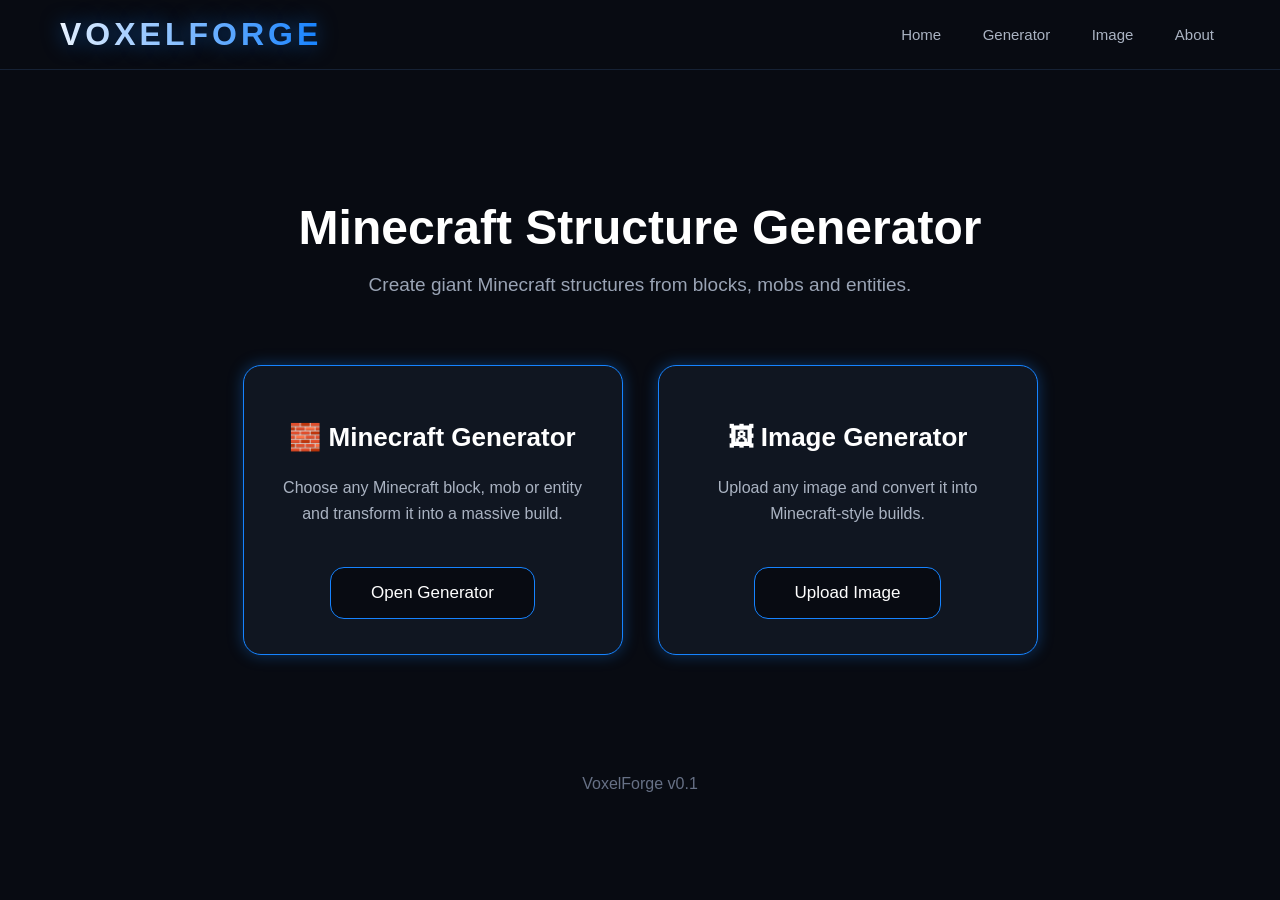
==== index.html @ 4030f794 "Update index.html" ====
<!DOCTYPE html>
<html>

<head>

<title>VoxelForge</title>

<style>

* {
    box-sizing: border-box;
}


body {

    margin:0;

    background:#080b12;

    color:white;

    font-family:Arial, Helvetica, sans-serif;

}


/* Navigation */

nav {

    height:70px;

    display:flex;

    justify-content:space-between;

    align-items:center;

    padding:0 60px;

    border-bottom:1px solid #162235;

}


.logo {

    font-size:32px;

    font-weight:900;

    letter-spacing:4px;

    background:linear-gradient(
        90deg,
        #ffffff,
        #1683ff
    );

    -webkit-background-clip:text;

    color:transparent;

    text-shadow:
    0 0 20px rgba(22,131,255,.5);

}



.nav-buttons button {

    background:none;

    border:none;

    color:#aab3c2;

    margin-left:25px;

    font-size:15px;

    cursor:pointer;

}


.nav-buttons button:hover {

    color:white;

}


/* Hero */


.hero {

    text-align:center;

    padding:90px 20px 50px;

}


.hero h1 {

    font-size:48px;

    margin-bottom:15px;

}


.hero p {

    color:#9aa4b5;

    font-size:19px;

}


/* Cards */


.container {

    display:flex;

    justify-content:center;

    gap:35px;

    flex-wrap:wrap;

}



.card {

    width:380px;

    padding:35px;

    background:#101621;

    border-radius:18px;

    border:1px solid #1683ff;

    box-shadow:
    0 0 15px rgba(22,131,255,.35);

    text-align:center;

}



.card h2 {

    font-size:26px;

}



.card p {

    color:#aab3c2;

    line-height:1.6;

}



/* Main Buttons */


.main-button {

    margin-top:25px;

    padding:15px 40px;

    border-radius:14px;

    border:1px solid #1683ff;

    background:#080b12;

    color:white;

    font-size:17px;

    cursor:pointer;

    transition:.25s;

}



.main-button:hover {

    background:#1683ff;

    box-shadow:
    0 0 25px #1683ff;

    transform:translateY(-3px);

}



/* Footer */


footer {

    margin-top:90px;

    padding:30px;

    text-align:center;

    color:#667085;

}


</style>

</head>


<body>


<nav>


<div class="logo">
VOXELFORGE
</div>


<div class="nav-buttons">

<button>
Home
</button>

<button>
Generator
</button>

<button>
Image
</button>

<button>
About
</button>


</div>


</nav>



<section class="hero">


<h1>
Minecraft Structure Generator
</h1>


<p>
Create giant Minecraft structures from blocks, mobs and entities.
</p>


</section>




<div class="container">


<div class="card">


<h2>
🧱 Minecraft Generator
</h2>


<p>
Choose any Minecraft block, mob or entity and transform it into a massive build.
</p>


<button class="main-button">

Open Generator

</button>


</div>





<div class="card">


<h2>
🖼 Image Generator
</h2>


<p>
Upload any image and convert it into Minecraft-style builds.
</p>


<button class="main-button">

Upload Image

</button>


</div>



</div>



<footer>

VoxelForge v0.1

</footer>



</body>

</html>
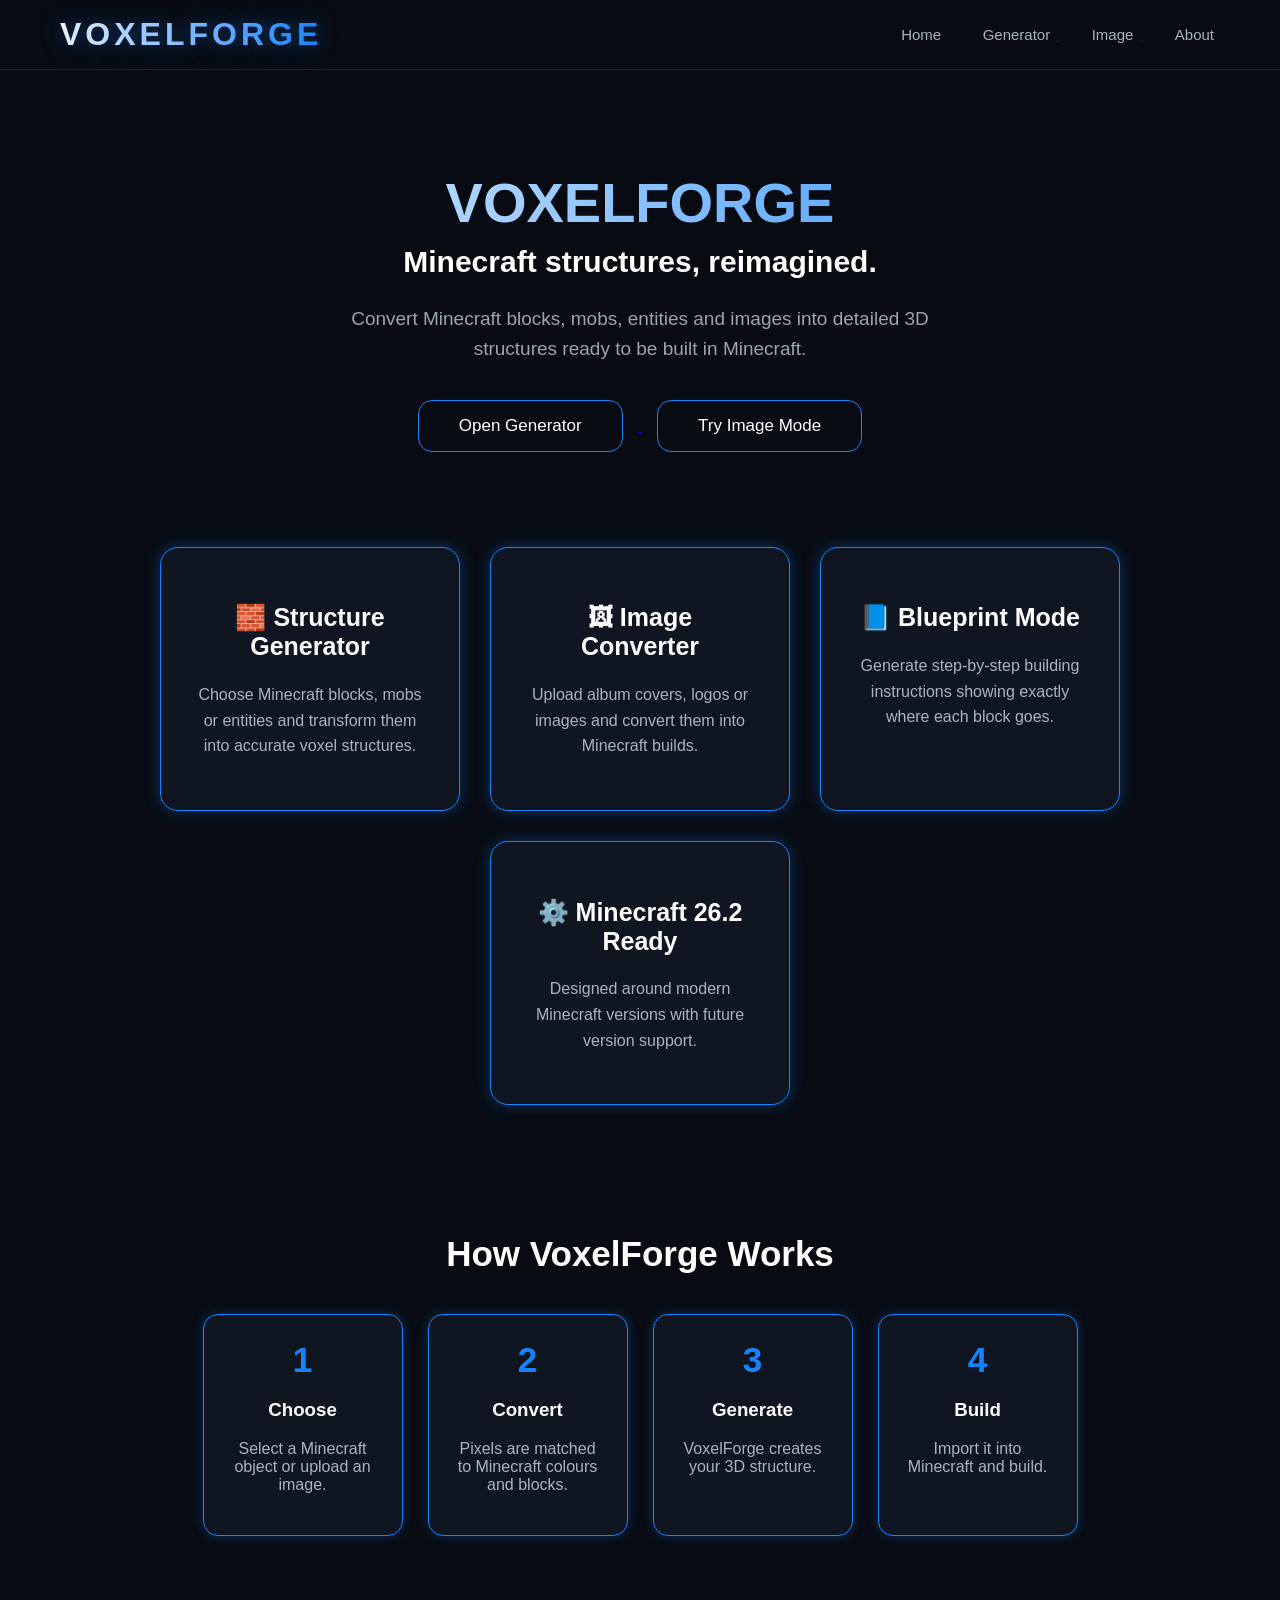
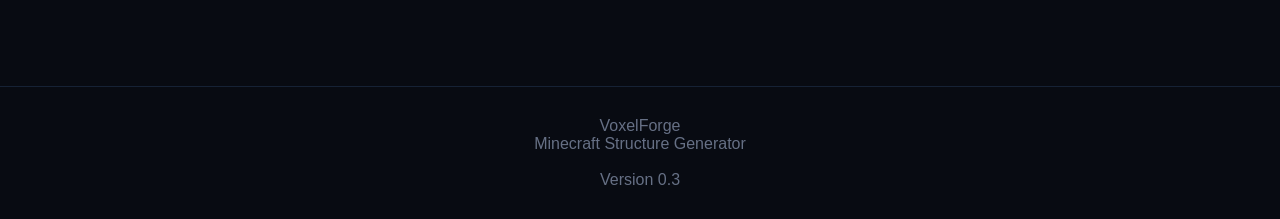
==== commit 2444f8a1: "Update index.html" ====
--- a/index.html
+++ b/index.html
@@ -8,19 +8,19 @@
 <style>
 
 * {
-    box-sizing: border-box;
+box-sizing:border-box;
 }
 
 
 body {
 
-    margin:0;
-
-    background:#080b12;
-
-    color:white;
-
-    font-family:Arial, Helvetica, sans-serif;
+margin:0;
+
+background:#080b12;
+
+color:white;
+
+font-family:Arial, Helvetica, sans-serif;
 
 }
 
@@ -29,41 +29,41 @@
 
 nav {
 
-    height:70px;
-
-    display:flex;
-
-    justify-content:space-between;
-
-    align-items:center;
-
-    padding:0 60px;
-
-    border-bottom:1px solid #162235;
+height:70px;
+
+display:flex;
+
+justify-content:space-between;
+
+align-items:center;
+
+padding:0 60px;
+
+border-bottom:1px solid #162235;
 
 }
 
 
 .logo {
 
-    font-size:32px;
-
-    font-weight:900;
-
-    letter-spacing:4px;
-
-    background:linear-gradient(
-        90deg,
-        #ffffff,
-        #1683ff
-    );
-
-    -webkit-background-clip:text;
-
-    color:transparent;
-
-    text-shadow:
-    0 0 20px rgba(22,131,255,.5);
+font-size:32px;
+
+font-weight:900;
+
+letter-spacing:4px;
+
+background:linear-gradient(
+90deg,
+white,
+#1683ff
+);
+
+-webkit-background-clip:text;
+
+color:transparent;
+
+text-shadow:
+0 0 20px rgba(22,131,255,.5);
 
 }
 
@@ -71,26 +71,28 @@
 
 .nav-buttons button {
 
-    background:none;
-
-    border:none;
-
-    color:#aab3c2;
-
-    margin-left:25px;
-
-    font-size:15px;
-
-    cursor:pointer;
-
-}
+background:none;
+
+border:none;
+
+color:#aab3c2;
+
+margin-left:25px;
+
+font-size:15px;
+
+cursor:pointer;
+
+}
+
 
 
 .nav-buttons button:hover {
 
-    color:white;
-
-}
+color:white;
+
+}
+
 
 
 /* Hero */
@@ -98,29 +100,97 @@
 
 .hero {
 
-    text-align:center;
-
-    padding:90px 20px 50px;
+text-align:center;
+
+padding:100px 20px 60px;
 
 }
 
 
 .hero h1 {
 
-    font-size:48px;
-
-    margin-bottom:15px;
-
-}
+font-size:56px;
+
+margin:0;
+
+background:linear-gradient(
+90deg,
+white,
+#1683ff
+);
+
+-webkit-background-clip:text;
+
+color:transparent;
+
+}
+
+
+
+.hero h2 {
+
+font-size:30px;
+
+margin-top:10px;
+
+}
+
 
 
 .hero p {
 
-    color:#9aa4b5;
-
-    font-size:19px;
-
-}
+color:#9aa4b5;
+
+font-size:19px;
+
+max-width:650px;
+
+margin:20px auto;
+
+line-height:1.6;
+
+}
+
+
+
+/* Buttons */
+
+
+.main-button {
+
+margin:15px;
+
+padding:15px 40px;
+
+border-radius:14px;
+
+border:1px solid #1683ff;
+
+background:#080b12;
+
+color:white;
+
+font-size:17px;
+
+cursor:pointer;
+
+transition:.25s;
+
+}
+
+
+
+.main-button:hover {
+
+background:#1683ff;
+
+box-shadow:
+0 0 25px #1683ff;
+
+transform:translateY(-3px);
+
+}
+
 
 
 /* Cards */
@@ -128,13 +198,15 @@
 
 .container {
 
-    display:flex;
-
-    justify-content:center;
-
-    gap:35px;
-
-    flex-wrap:wrap;
+display:flex;
+
+justify-content:center;
+
+gap:30px;
+
+flex-wrap:wrap;
+
+padding:20px;
 
 }
 
@@ -142,20 +214,33 @@
 
 .card {
 
-    width:380px;
-
-    padding:35px;
-
-    background:#101621;
-
-    border-radius:18px;
-
-    border:1px solid #1683ff;
-
-    box-shadow:
-    0 0 15px rgba(22,131,255,.35);
-
-    text-align:center;
+width:300px;
+
+padding:35px;
+
+background:#101621;
+
+border-radius:18px;
+
+border:1px solid #1683ff;
+
+box-shadow:
+0 0 15px rgba(22,131,255,.35);
+
+text-align:center;
+
+transition:.25s;
+
+}
+
+
+
+.card:hover {
+
+transform:translateY(-5px);
+
+box-shadow:
+0 0 30px rgba(22,131,255,.7);
 
 }
 
@@ -163,7 +248,7 @@
 
 .card h2 {
 
-    font-size:26px;
+font-size:25px;
 
 }
 
@@ -171,49 +256,85 @@
 
 .card p {
 
-    color:#aab3c2;
-
-    line-height:1.6;
-
-}
-
-
-
-/* Main Buttons */
-
-
-.main-button {
-
-    margin-top:25px;
-
-    padding:15px 40px;
-
-    border-radius:14px;
-
-    border:1px solid #1683ff;
-
-    background:#080b12;
-
-    color:white;
-
-    font-size:17px;
-
-    cursor:pointer;
-
-    transition:.25s;
-
-}
-
-
-
-.main-button:hover {
-
-    background:#1683ff;
-
-    box-shadow:
-    0 0 25px #1683ff;
-
-    transform:translateY(-3px);
+color:#aab3c2;
+
+line-height:1.6;
+
+}
+
+
+
+/* Workflow */
+
+
+.workflow {
+
+text-align:center;
+
+padding:80px 20px;
+
+}
+
+
+
+.workflow h2 {
+
+font-size:35px;
+
+}
+
+
+
+.steps {
+
+display:flex;
+
+justify-content:center;
+
+gap:25px;
+
+flex-wrap:wrap;
+
+margin-top:40px;
+
+}
+
+
+
+.step {
+
+width:200px;
+
+background:#101621;
+
+border:1px solid #1683ff;
+
+border-radius:15px;
+
+padding:25px;
+
+box-shadow:
+0 0 12px rgba(22,131,255,.3);
+
+}
+
+
+
+.number {
+
+font-size:35px;
+
+font-weight:bold;
+
+color:#1683ff;
+
+}
+
+
+
+.step p {
+
+color:#aab3c2;
 
 }
 
@@ -224,15 +345,18 @@
 
 footer {
 
-    margin-top:90px;
-
-    padding:30px;
-
-    text-align:center;
-
-    color:#667085;
-
-}
+margin-top:70px;
+
+padding:30px;
+
+text-align:center;
+
+color:#667085;
+
+border-top:1px solid #162235;
+
+}
+
 
 
 </style>
@@ -257,14 +381,25 @@
 Home
 </button>
 
+
+<a href="generator.html">
+
 <button>
 Generator
 </button>
 
+</a>
+
+
+<a href="image.html">
+
 <button>
 Image
 </button>
 
+</a>
+
+
 <button>
 About
 </button>
@@ -277,17 +412,49 @@
 
 
 
+
+
 <section class="hero">
 
 
 <h1>
-Minecraft Structure Generator
+VOXELFORGE
 </h1>
 
 
-<p>
-Create giant Minecraft structures from blocks, mobs and entities.
-</p>
+<h2>
+Minecraft structures, reimagined.
+</h2>
+
+
+<p>
+Convert Minecraft blocks, mobs, entities and images into detailed 3D structures ready to be built in Minecraft.
+</p>
+
+
+
+<a href="generator.html">
+
+<button class="main-button">
+
+Open Generator
+
+</button>
+
+</a>
+
+
+
+<a href="image.html">
+
+<button class="main-button">
+
+Try Image Mode
+
+</button>
+
+</a>
+
 
 
 </section>
@@ -295,66 +462,179 @@
 
 
 
+
 <div class="container">
 
 
+
 <div class="card">
 
-
 <h2>
-🧱 Minecraft Generator
+🧱 Structure Generator
 </h2>
 
-
-<p>
-Choose any Minecraft block, mob or entity and transform it into a massive build.
-</p>
-
-
-<button class="main-button">
-
-Open Generator
-
-</button>
-
-
-</div>
-
-
+<p>
+Choose Minecraft blocks, mobs or entities and transform them into accurate voxel structures.
+</p>
+
+</div>
 
 
 
 <div class="card">
 
-
 <h2>
-🖼 Image Generator
+🖼 Image Converter
 </h2>
 
-
-<p>
-Upload any image and convert it into Minecraft-style builds.
-</p>
-
-
-<button class="main-button">
-
-Upload Image
-
-</button>
-
-
-</div>
-
-
-
-</div>
+<p>
+Upload album covers, logos or images and convert them into Minecraft builds.
+</p>
+
+</div>
+
+
+
+<div class="card">
+
+<h2>
+📘 Blueprint Mode
+</h2>
+
+<p>
+Generate step-by-step building instructions showing exactly where each block goes.
+</p>
+
+</div>
+
+
+
+<div class="card">
+
+<h2>
+⚙️ Minecraft 26.2 Ready
+</h2>
+
+<p>
+Designed around modern Minecraft versions with future version support.
+</p>
+
+</div>
+
+
+
+</div>
+
+
+
+
+
+
+<section class="workflow">
+
+
+<h2>
+How VoxelForge Works
+</h2>
+
+
+
+<div class="steps">
+
+
+<div class="step">
+
+<div class="number">
+1
+</div>
+
+<h3>
+Choose
+</h3>
+
+<p>
+Select a Minecraft object or upload an image.
+</p>
+
+</div>
+
+
+
+
+<div class="step">
+
+<div class="number">
+2
+</div>
+
+<h3>
+Convert
+</h3>
+
+<p>
+Pixels are matched to Minecraft colours and blocks.
+</p>
+
+</div>
+
+
+
+
+
+<div class="step">
+
+<div class="number">
+3
+</div>
+
+<h3>
+Generate
+</h3>
+
+<p>
+VoxelForge creates your 3D structure.
+</p>
+
+</div>
+
+
+
+
+
+<div class="step">
+
+<div class="number">
+4
+</div>
+
+<h3>
+Build
+</h3>
+
+<p>
+Import it into Minecraft and build.
+</p>
+
+</div>
+
+
+
+</div>
+
+
+</section>
+
+
 
 
 
 <footer>
 
-VoxelForge v0.1
+VoxelForge<br>
+
+Minecraft Structure Generator<br><br>
+
+Version 0.3
 
 </footer>
 
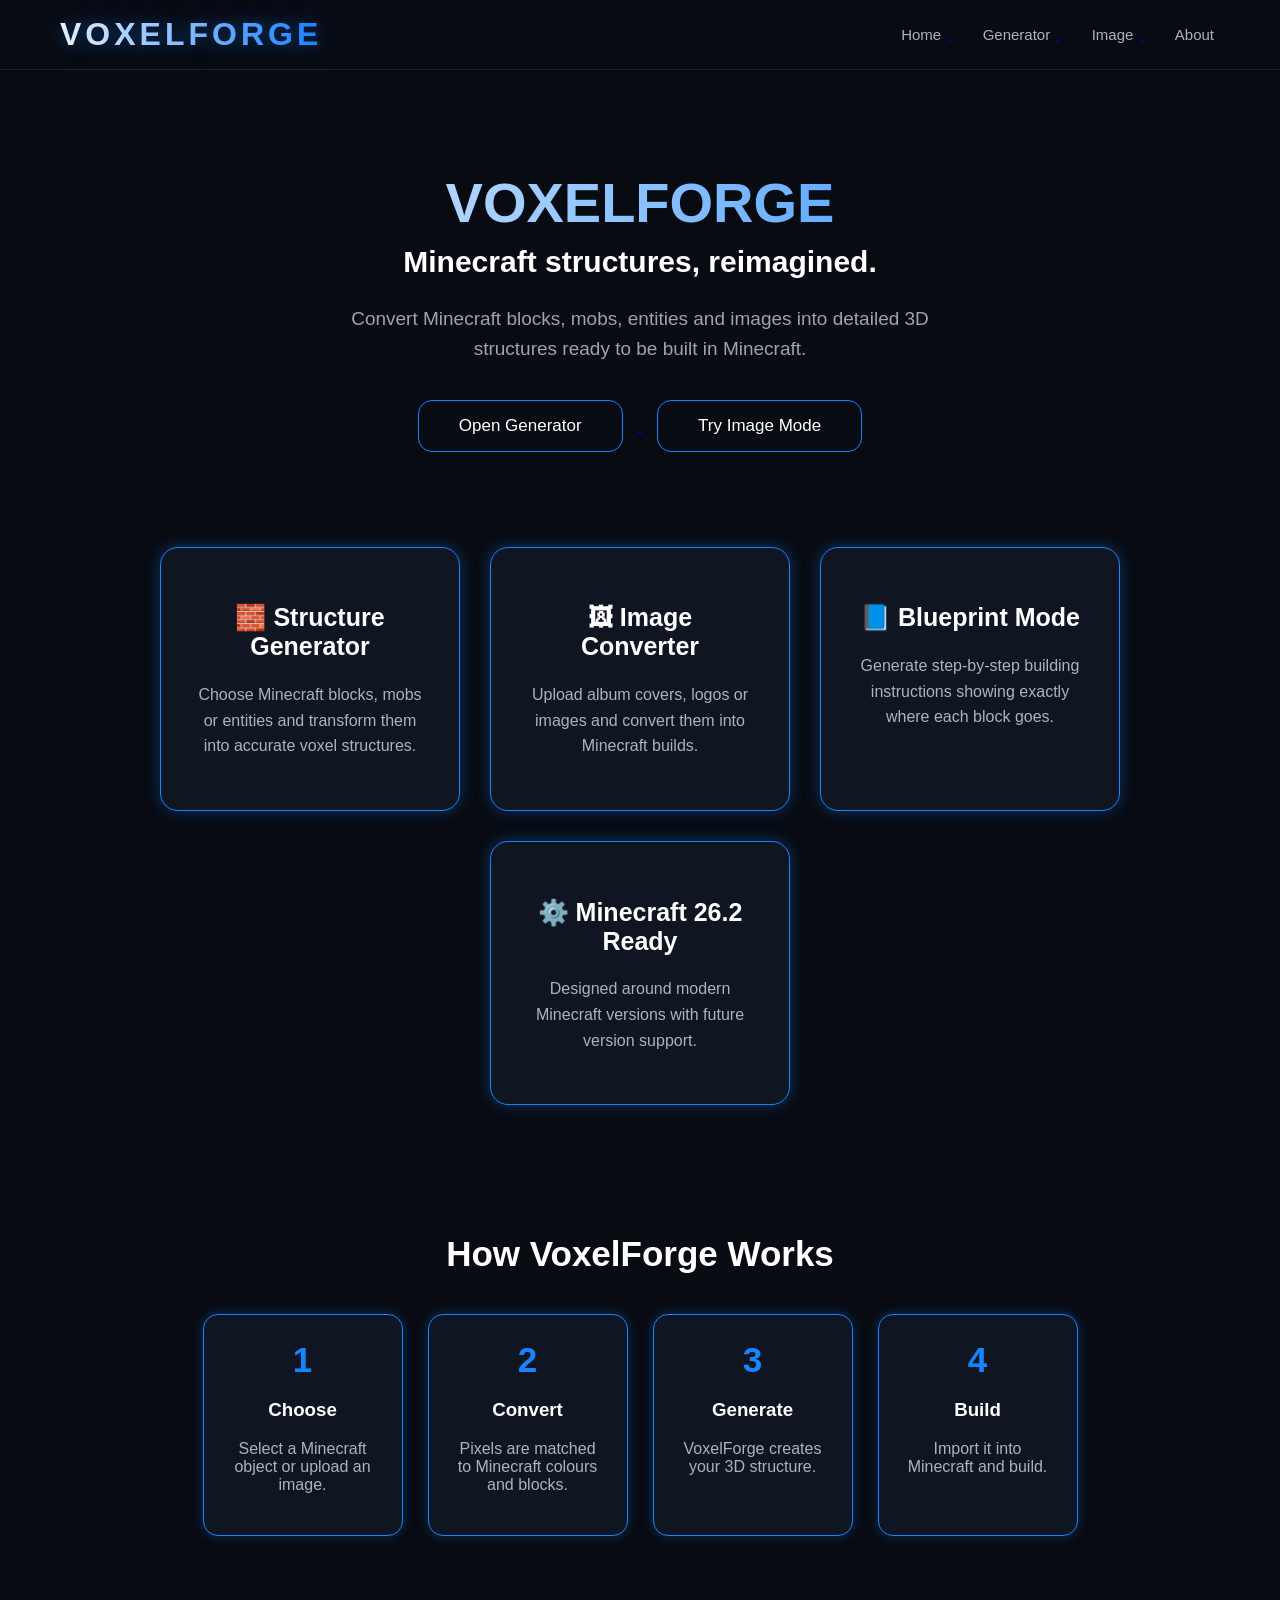
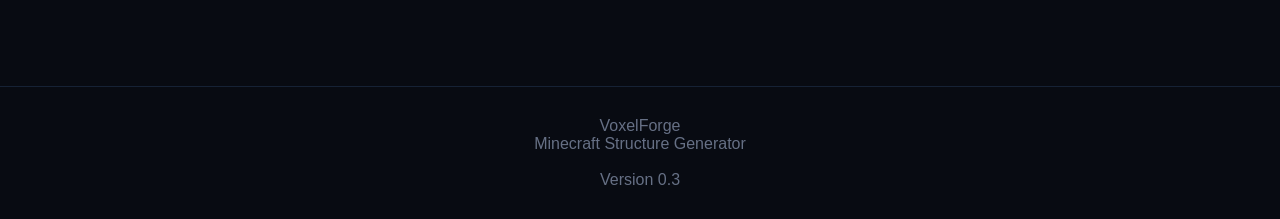
==== commit 8acfb4af: "Update index.html" ====
--- a/index.html
+++ b/index.html
@@ -377,32 +377,32 @@
 
 <div class="nav-buttons">
 
+<a href="index.html">
 <button>
 Home
 </button>
+</a>
 
 
 <a href="generator.html">
-
 <button>
 Generator
 </button>
-
 </a>
 
 
 <a href="image.html">
-
 <button>
 Image
 </button>
-
 </a>
 
 
+<a href="about.html">
 <button>
 About
 </button>
+</a>
 
 
 </div>
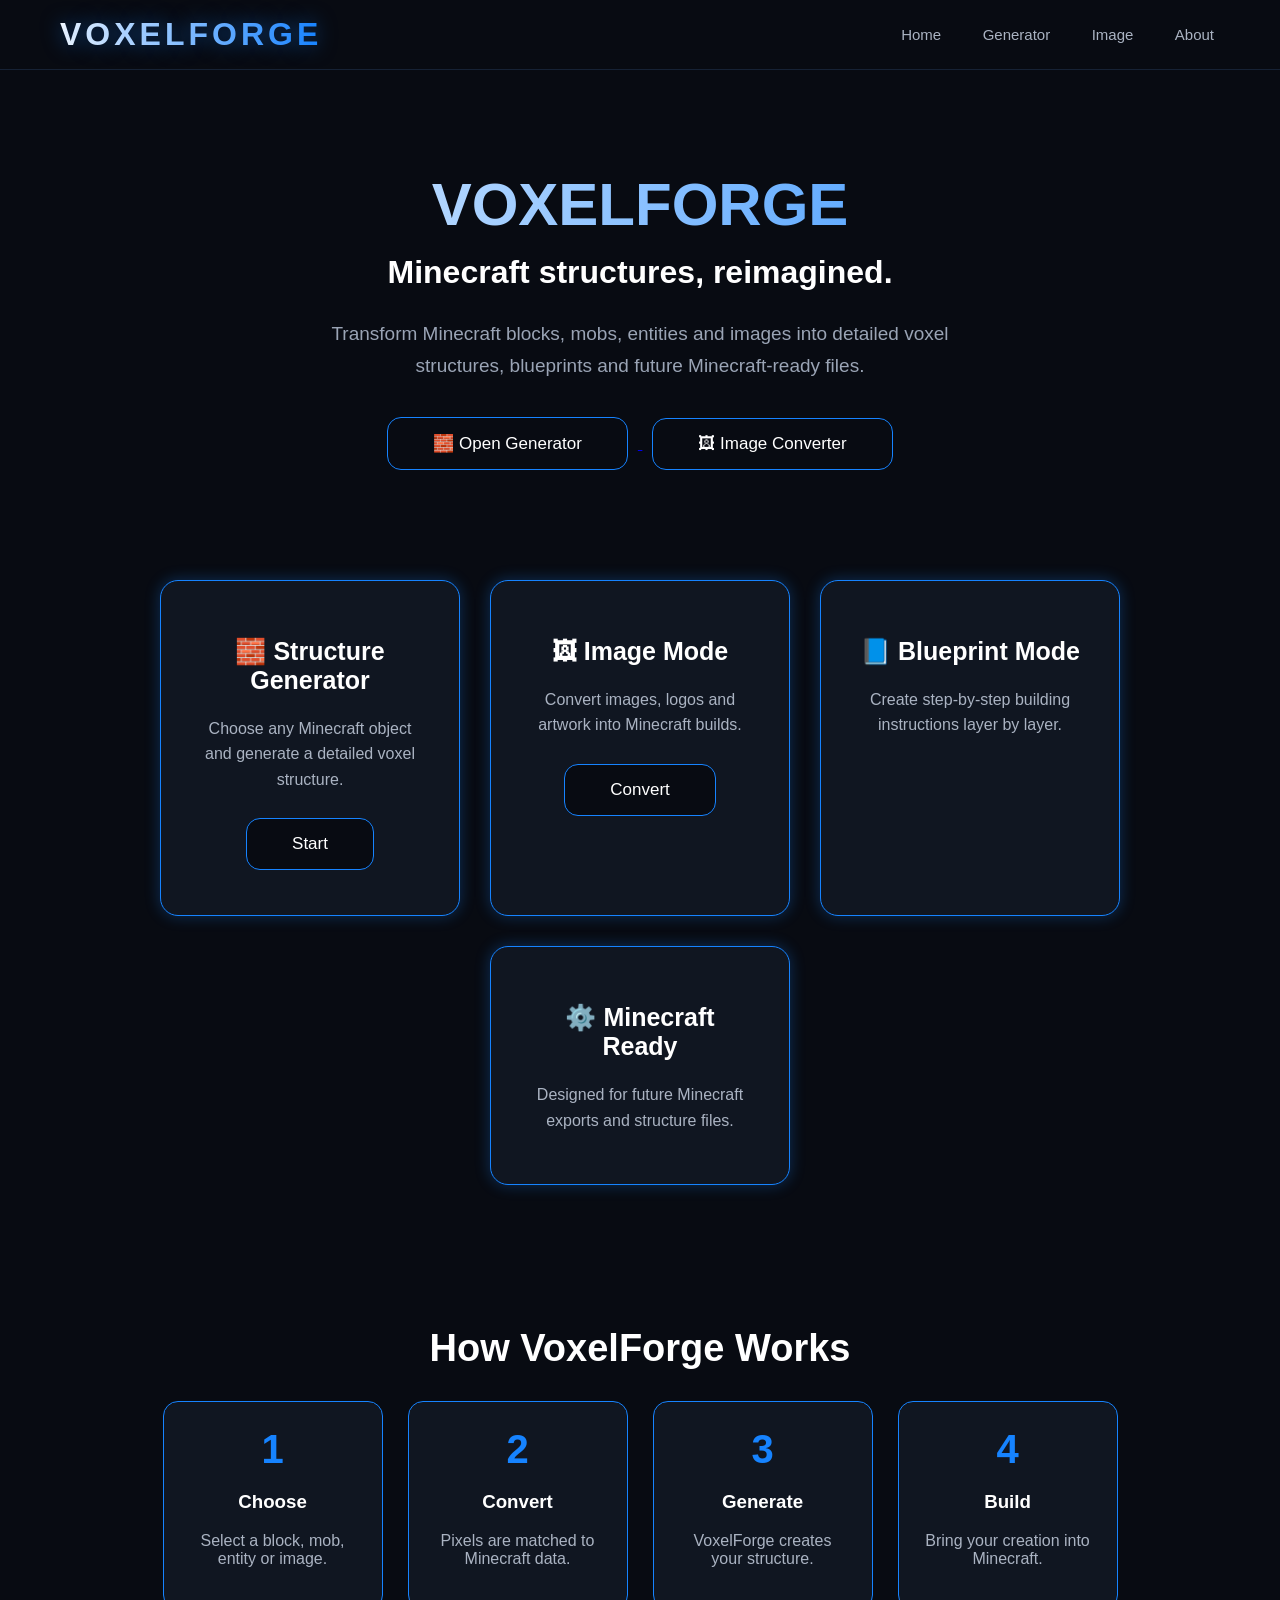
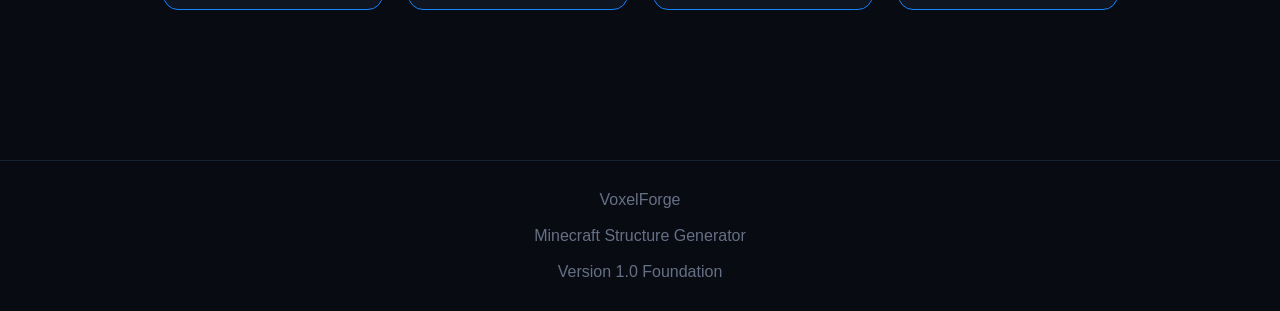
==== commit 2940063a: "Update index.html" ====
--- a/index.html
+++ b/index.html
@@ -25,7 +25,7 @@
 }
 
 
-/* Navigation */
+/* NAVIGATION */
 
 nav {
 
@@ -69,6 +69,13 @@
 
 
 
+.nav-buttons a {
+
+text-decoration:none;
+
+}
+
+
 .nav-buttons button {
 
 background:none;
@@ -86,7 +93,6 @@
 }
 
 
-
 .nav-buttons button:hover {
 
 color:white;
@@ -95,21 +101,21 @@
 
 
 
-/* Hero */
+/* HERO */
 
 
 .hero {
 
 text-align:center;
 
-padding:100px 20px 60px;
+padding:100px 20px 70px;
 
 }
 
 
 .hero h1 {
 
-font-size:56px;
+font-size:60px;
 
 margin:0;
 
@@ -129,9 +135,9 @@
 
 .hero h2 {
 
-font-size:30px;
-
-margin-top:10px;
+font-size:32px;
+
+margin-top:15px;
 
 }
 
@@ -139,28 +145,28 @@
 
 .hero p {
 
+max-width:700px;
+
+margin:25px auto;
+
+font-size:19px;
+
+line-height:1.7;
+
 color:#9aa4b5;
 
-font-size:19px;
-
-max-width:650px;
-
-margin:20px auto;
-
-line-height:1.6;
-
-}
-
-
-
-/* Buttons */
+}
+
+
+
+/* BUTTONS */
 
 
 .main-button {
 
-margin:15px;
-
-padding:15px 40px;
+padding:15px 45px;
+
+margin:10px;
 
 border-radius:14px;
 
@@ -177,7 +183,6 @@
 transition:.25s;
 
 }
-
 
 
 .main-button:hover {
@@ -193,7 +198,7 @@
 
 
 
-/* Cards */
+/* FEATURE CARDS */
 
 
 .container {
@@ -206,7 +211,7 @@
 
 flex-wrap:wrap;
 
-padding:20px;
+padding:30px;
 
 }
 
@@ -224,10 +229,10 @@
 
 border:1px solid #1683ff;
 
+text-align:center;
+
 box-shadow:
-0 0 15px rgba(22,131,255,.35);
-
-text-align:center;
+0 0 15px rgba(22,131,255,.3);
 
 transition:.25s;
 
@@ -237,7 +242,7 @@
 
 .card:hover {
 
-transform:translateY(-5px);
+transform:translateY(-6px);
 
 box-shadow:
 0 0 30px rgba(22,131,255,.7);
@@ -245,7 +250,6 @@
 }
 
 
-
 .card h2 {
 
 font-size:25px;
@@ -253,7 +257,6 @@
 }
 
 
-
 .card p {
 
 color:#aab3c2;
@@ -264,7 +267,7 @@
 
 
 
-/* Workflow */
+/* WORKFLOW */
 
 
 .workflow {
@@ -276,10 +279,9 @@
 }
 
 
-
 .workflow h2 {
 
-font-size:35px;
+font-size:38px;
 
 }
 
@@ -295,15 +297,15 @@
 
 flex-wrap:wrap;
 
-margin-top:40px;
-
 }
 
 
 
 .step {
 
-width:200px;
+width:220px;
+
+padding:25px;
 
 background:#101621;
 
@@ -311,18 +313,13 @@
 
 border-radius:15px;
 
-padding:25px;
-
-box-shadow:
-0 0 12px rgba(22,131,255,.3);
-
 }
 
 
 
 .number {
 
-font-size:35px;
+font-size:40px;
 
 font-weight:bold;
 
@@ -340,7 +337,7 @@
 
 
 
-/* Footer */
+/* FOOTER */
 
 
 footer {
@@ -364,18 +361,24 @@
 </head>
 
 
+
 <body>
 
 
+
 <nav>
 
 
 <div class="logo">
+
 VOXELFORGE
-</div>
+
+</div>
+
 
 
 <div class="nav-buttons">
+
 
 <a href="index.html">
 <button>
@@ -405,6 +408,7 @@
 </a>
 
 
+
 </div>
 
 
@@ -418,17 +422,24 @@
 
 
 <h1>
+
 VOXELFORGE
+
 </h1>
 
 
 <h2>
+
 Minecraft structures, reimagined.
+
 </h2>
 
 
-<p>
-Convert Minecraft blocks, mobs, entities and images into detailed 3D structures ready to be built in Minecraft.
+
+<p>
+
+Transform Minecraft blocks, mobs, entities and images into detailed voxel structures, blueprints and future Minecraft-ready files.
+
 </p>
 
 
@@ -437,7 +448,7 @@
 
 <button class="main-button">
 
-Open Generator
+🧱 Open Generator
 
 </button>
 
@@ -449,7 +460,7 @@
 
 <button class="main-button">
 
-Try Image Mode
+🖼 Image Converter
 
 </button>
 
@@ -463,67 +474,116 @@
 
 
 
+
 <div class="container">
 
 
 
 <div class="card">
+
 
 <h2>
 🧱 Structure Generator
 </h2>
 
-<p>
-Choose Minecraft blocks, mobs or entities and transform them into accurate voxel structures.
-</p>
-
-</div>
+
+<p>
+
+Choose any Minecraft object and generate a detailed voxel structure.
+
+</p>
+
+
+<a href="generator.html">
+
+<button class="main-button">
+
+Start
+
+</button>
+
+</a>
+
+
+</div>
+
 
 
 
 <div class="card">
 
+
 <h2>
-🖼 Image Converter
+🖼 Image Mode
 </h2>
 
-<p>
-Upload album covers, logos or images and convert them into Minecraft builds.
-</p>
-
-</div>
+
+<p>
+
+Convert images, logos and artwork into Minecraft builds.
+
+</p>
+
+
+<a href="image.html">
+
+<button class="main-button">
+
+Convert
+
+</button>
+
+</a>
+
+
+</div>
+
+
 
 
 
 <div class="card">
+
 
 <h2>
 📘 Blueprint Mode
 </h2>
 
-<p>
-Generate step-by-step building instructions showing exactly where each block goes.
-</p>
-
-</div>
+
+<p>
+
+Create step-by-step building instructions layer by layer.
+
+</p>
+
+
+</div>
+
+
 
 
 
 <div class="card">
 
+
 <h2>
-⚙️ Minecraft 26.2 Ready
+⚙️ Minecraft Ready
 </h2>
 
-<p>
-Designed around modern Minecraft versions with future version support.
-</p>
-
-</div>
-
-
-
-</div>
+
+<p>
+
+Designed for future Minecraft exports and structure files.
+
+</p>
+
+
+</div>
+
+
+
+</div>
+
 
 
 
@@ -534,7 +594,9 @@
 
 
 <h2>
+
 How VoxelForge Works
+
 </h2>
 
 
@@ -553,7 +615,7 @@
 </h3>
 
 <p>
-Select a Minecraft object or upload an image.
+Select a block, mob, entity or image.
 </p>
 
 </div>
@@ -572,7 +634,7 @@
 </h3>
 
 <p>
-Pixels are matched to Minecraft colours and blocks.
+Pixels are matched to Minecraft data.
 </p>
 
 </div>
@@ -592,7 +654,7 @@
 </h3>
 
 <p>
-VoxelForge creates your 3D structure.
+VoxelForge creates your structure.
 </p>
 
 </div>
@@ -612,7 +674,7 @@
 </h3>
 
 <p>
-Import it into Minecraft and build.
+Bring your creation into Minecraft.
 </p>
 
 </div>
@@ -628,18 +690,24 @@
 
 
 
+
 <footer>
 
-VoxelForge<br>
-
-Minecraft Structure Generator<br><br>
-
-Version 0.3
+VoxelForge
+
+<br><br>
+
+Minecraft Structure Generator
+
+<br><br>
+
+Version 1.0 Foundation
 
 </footer>
 
 
 
+
 </body>
 
 </html>
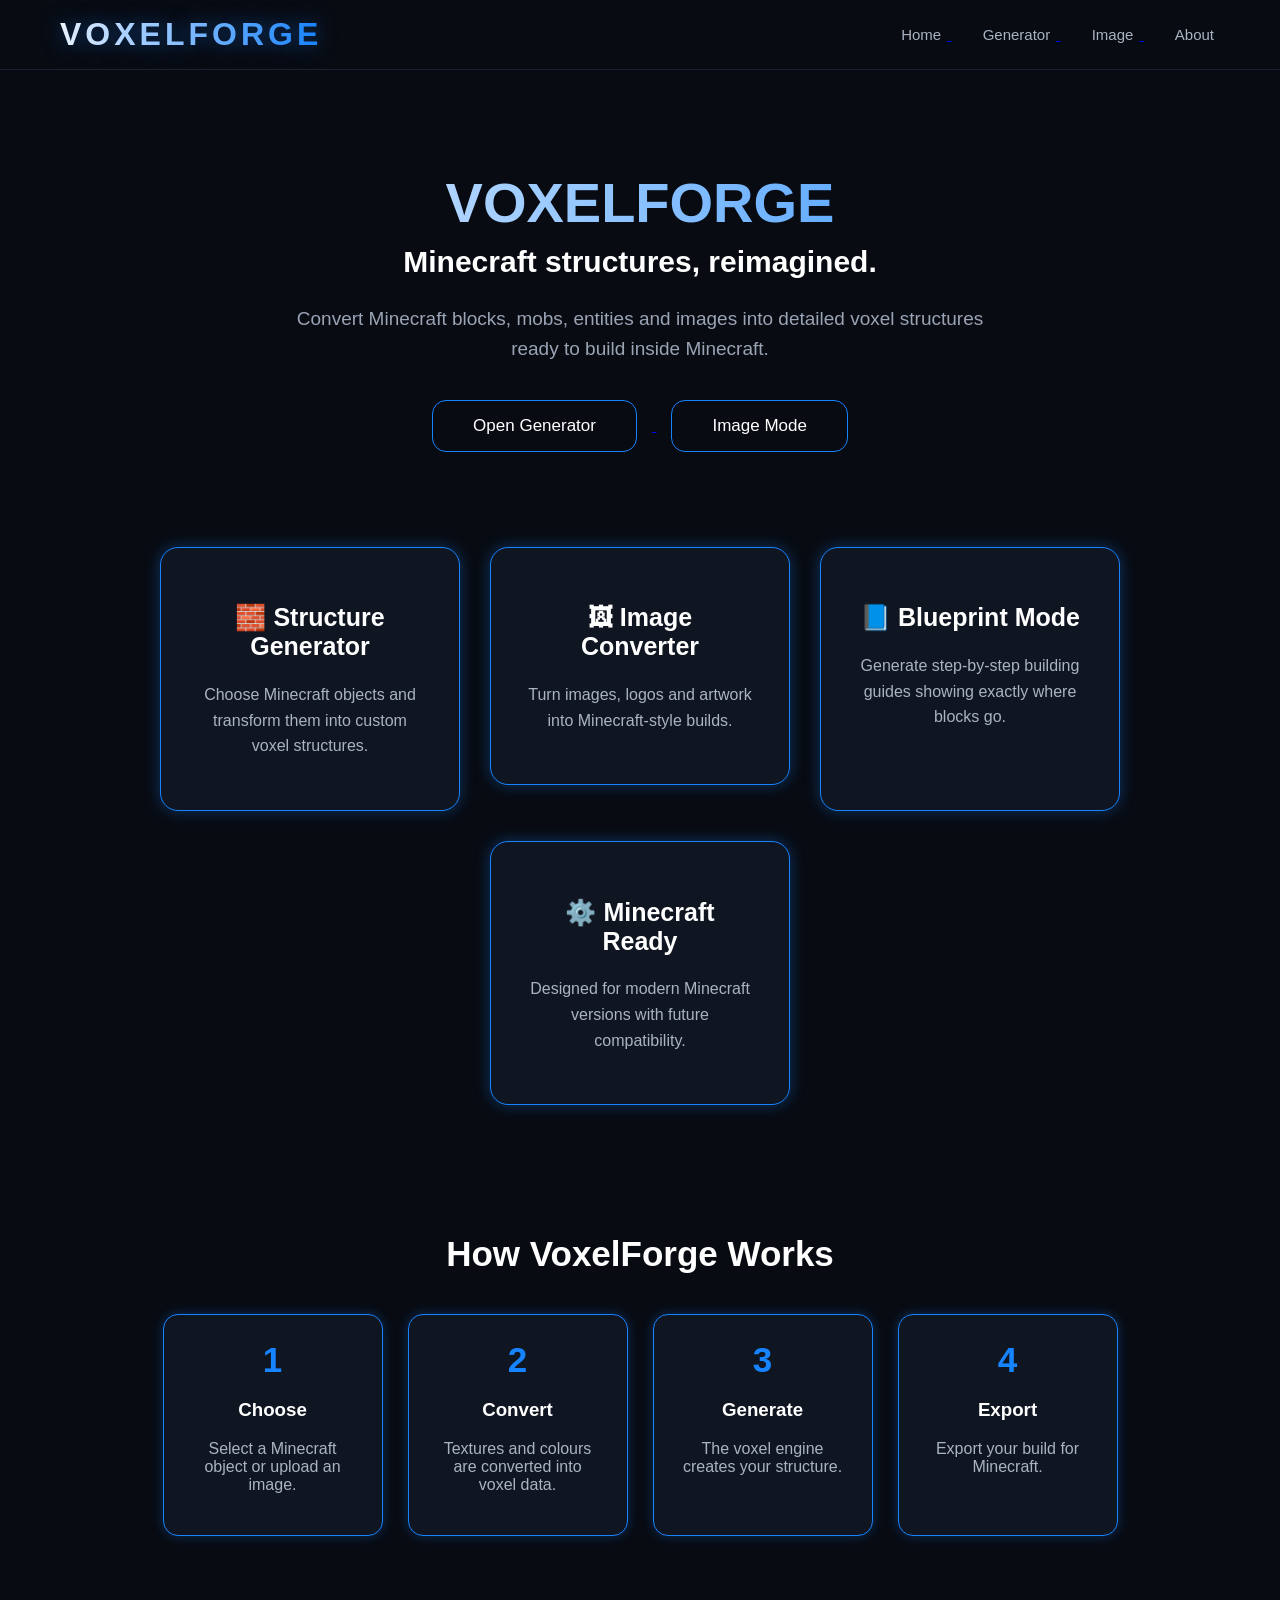
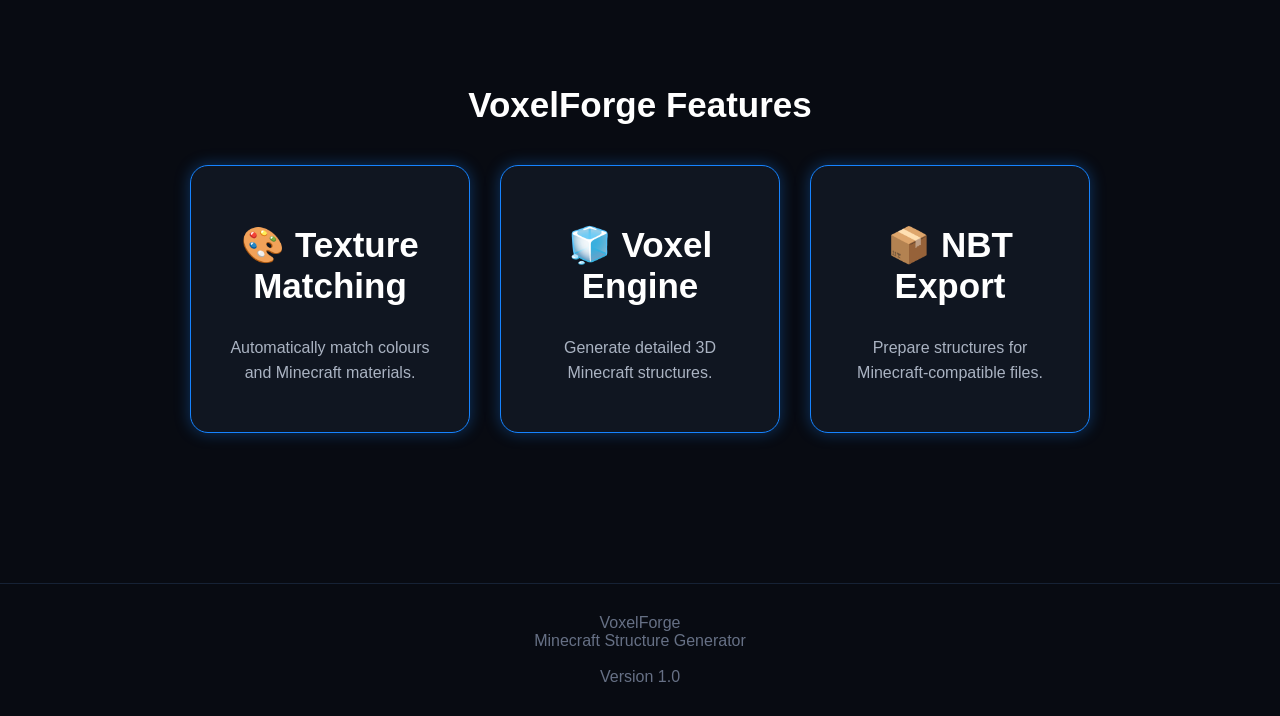
==== commit 40171298: "Update index.html" ====
--- a/index.html
+++ b/index.html
@@ -25,7 +25,7 @@
 }
 
 
-/* NAVIGATION */
+/* Navigation */
 
 nav {
 
@@ -69,13 +69,6 @@
 
 
 
-.nav-buttons a {
-
-text-decoration:none;
-
-}
-
-
 .nav-buttons button {
 
 background:none;
@@ -93,6 +86,7 @@
 }
 
 
+
 .nav-buttons button:hover {
 
 color:white;
@@ -101,21 +95,20 @@
 
 
 
-/* HERO */
-
+/* Hero */
 
 .hero {
 
 text-align:center;
 
-padding:100px 20px 70px;
+padding:100px 20px 60px;
 
 }
 
 
 .hero h1 {
 
-font-size:60px;
+font-size:56px;
 
 margin:0;
 
@@ -135,9 +128,9 @@
 
 .hero h2 {
 
-font-size:32px;
-
-margin-top:15px;
+font-size:30px;
+
+margin-top:10px;
 
 }
 
@@ -145,28 +138,27 @@
 
 .hero p {
 
+color:#9aa4b5;
+
+font-size:19px;
+
 max-width:700px;
 
-margin:25px auto;
-
-font-size:19px;
-
-line-height:1.7;
-
-color:#9aa4b5;
-
-}
-
-
-
-/* BUTTONS */
-
+margin:20px auto;
+
+line-height:1.6;
+
+}
+
+
+
+/* Buttons */
 
 .main-button {
 
-padding:15px 45px;
-
-margin:10px;
+margin:15px;
+
+padding:15px 40px;
 
 border-radius:14px;
 
@@ -183,6 +175,7 @@
 transition:.25s;
 
 }
+
 
 
 .main-button:hover {
@@ -198,8 +191,7 @@
 
 
 
-/* FEATURE CARDS */
-
+/* Cards */
 
 .container {
 
@@ -211,7 +203,7 @@
 
 flex-wrap:wrap;
 
-padding:30px;
+padding:20px;
 
 }
 
@@ -229,11 +221,11 @@
 
 border:1px solid #1683ff;
 
+box-shadow:
+0 0 15px rgba(22,131,255,.35);
+
 text-align:center;
 
-box-shadow:
-0 0 15px rgba(22,131,255,.3);
-
 transition:.25s;
 
 }
@@ -242,7 +234,7 @@
 
 .card:hover {
 
-transform:translateY(-6px);
+transform:translateY(-5px);
 
 box-shadow:
 0 0 30px rgba(22,131,255,.7);
@@ -250,6 +242,7 @@
 }
 
 
+
 .card h2 {
 
 font-size:25px;
@@ -257,6 +250,7 @@
 }
 
 
+
 .card p {
 
 color:#aab3c2;
@@ -266,9 +260,7 @@
 }
 
 
-
-/* WORKFLOW */
-
+/* Workflow */
 
 .workflow {
 
@@ -281,10 +273,9 @@
 
 .workflow h2 {
 
-font-size:38px;
-
-}
-
+font-size:35px;
+
+}
 
 
 .steps {
@@ -297,48 +288,110 @@
 
 flex-wrap:wrap;
 
-}
-
+margin-top:40px;
+
+}
 
 
 .step {
 
 width:220px;
 
+background:#101621;
+
+border:1px solid #1683ff;
+
+border-radius:15px;
+
 padding:25px;
 
+box-shadow:
+0 0 12px rgba(22,131,255,.3);
+
+}
+
+
+.number {
+
+font-size:35px;
+
+font-weight:bold;
+
+color:#1683ff;
+
+}
+
+
+.step p {
+
+color:#aab3c2;
+
+}
+/* Features */
+
+.features {
+
+text-align:center;
+
+padding:40px 20px 80px;
+
+}
+
+
+.features h2 {
+
+font-size:35px;
+
+}
+
+
+
+.feature-grid {
+
+display:flex;
+
+justify-content:center;
+
+gap:30px;
+
+flex-wrap:wrap;
+
+margin-top:40px;
+
+}
+
+
+
+.feature {
+
+width:280px;
+
 background:#101621;
 
 border:1px solid #1683ff;
 
-border-radius:15px;
-
-}
-
-
-
-.number {
-
-font-size:40px;
-
-font-weight:bold;
-
-color:#1683ff;
-
-}
-
-
-
-.step p {
+border-radius:18px;
+
+padding:30px;
+
+box-shadow:
+0 0 15px rgba(22,131,255,.35);
+
+}
+
+
+
+.feature p {
 
 color:#aab3c2;
 
-}
-
-
-
-/* FOOTER */
-
+line-height:1.6;
+
+}
+
+
+
+/* Footer */
 
 footer {
 
@@ -361,7 +414,6 @@
 </head>
 
 
-
 <body>
 
 
@@ -381,34 +433,44 @@
 
 
 <a href="index.html">
+
 <button>
 Home
 </button>
+
 </a>
 
 
+
 <a href="generator.html">
+
 <button>
 Generator
 </button>
+
 </a>
 
 
+
 <a href="image.html">
+
 <button>
 Image
 </button>
+
 </a>
 
 
+
 <a href="about.html">
+
 <button>
 About
 </button>
+
 </a>
 
 
-
 </div>
 
 
@@ -422,24 +484,19 @@
 
 
 <h1>
-
 VOXELFORGE
-
 </h1>
 
 
-<h2>
-
+
+<h2>
 Minecraft structures, reimagined.
-
-</h2>
-
-
-
-<p>
-
-Transform Minecraft blocks, mobs, entities and images into detailed voxel structures, blueprints and future Minecraft-ready files.
-
+</h2>
+
+
+
+<p>
+Convert Minecraft blocks, mobs, entities and images into detailed voxel structures ready to build inside Minecraft.
 </p>
 
 
@@ -448,7 +505,7 @@
 
 <button class="main-button">
 
-🧱 Open Generator
+Open Generator
 
 </button>
 
@@ -460,52 +517,90 @@
 
 <button class="main-button">
 
+Image Mode
+
+</button>
+
+</a>
+
+
+
+</section>
+
+
+
+
+
+
+<div class="container">
+
+
+
+<a href="generator.html" style="text-decoration:none;color:white;">
+
+
+<div class="card">
+
+
+<h2>
+🧱 Structure Generator
+</h2>
+
+
+<p>
+Choose Minecraft objects and transform them into custom voxel structures.
+</p>
+
+
+</div>
+
+
+</a>
+
+
+
+
+
+<a href="image.html" style="text-decoration:none;color:white;">
+
+
+<div class="card">
+
+
+<h2>
 🖼 Image Converter
-
-</button>
+</h2>
+
+
+<p>
+Turn images, logos and artwork into Minecraft-style builds.
+</p>
+
+
+</div>
+
 
 </a>
 
 
 
-</section>
-
-
-
-
-
-
-<div class="container">
-
 
 
 <div class="card">
 
 
 <h2>
-🧱 Structure Generator
-</h2>
-
-
-<p>
-
-Choose any Minecraft object and generate a detailed voxel structure.
-
-</p>
-
-
-<a href="generator.html">
-
-<button class="main-button">
-
-Start
-
-</button>
-
-</a>
-
-
-</div>
+📘 Blueprint Mode
+</h2>
+
+
+<p>
+Generate step-by-step building guides showing exactly where blocks go.
+</p>
+
+
+</div>
+
 
 
 
@@ -514,76 +609,20 @@
 
 
 <h2>
-🖼 Image Mode
-</h2>
-
-
-<p>
-
-Convert images, logos and artwork into Minecraft builds.
-
-</p>
-
-
-<a href="image.html">
-
-<button class="main-button">
-
-Convert
-
-</button>
-
-</a>
-
-
-</div>
-
-
-
-
-
-<div class="card">
-
-
-<h2>
-📘 Blueprint Mode
-</h2>
-
-
-<p>
-
-Create step-by-step building instructions layer by layer.
-
-</p>
-
-
-</div>
-
-
-
-
-
-<div class="card">
-
-
-<h2>
 ⚙️ Minecraft Ready
 </h2>
 
 
 <p>
-
-Designed for future Minecraft exports and structure files.
-
-</p>
-
-
-</div>
-
-
-
-</div>
-
+Designed for modern Minecraft versions with future compatibility.
+</p>
+
+
+</div>
+
+
+
+</div>
 
 
 
@@ -594,14 +633,13 @@
 
 
 <h2>
-
 How VoxelForge Works
-
 </h2>
 
 
 
 <div class="steps">
+
 
 
 <div class="step">
@@ -615,7 +653,7 @@
 </h3>
 
 <p>
-Select a block, mob, entity or image.
+Select a Minecraft object or upload an image.
 </p>
 
 </div>
@@ -634,11 +672,10 @@
 </h3>
 
 <p>
-Pixels are matched to Minecraft data.
-</p>
-
-</div>
-
+Textures and colours are converted into voxel data.
+</p>
+
+</div>
 
 
 
@@ -654,11 +691,10 @@
 </h3>
 
 <p>
-VoxelForge creates your structure.
-</p>
-
-</div>
-
+The voxel engine creates your structure.
+</p>
+
+</div>
 
 
 
@@ -670,11 +706,11 @@
 </div>
 
 <h3>
-Build
+Export
 </h3>
 
 <p>
-Bring your creation into Minecraft.
+Export your build for Minecraft.
 </p>
 
 </div>
@@ -691,17 +727,77 @@
 
 
 
+<section class="features">
+
+
+<h2>
+VoxelForge Features
+</h2>
+
+
+
+<div class="feature-grid">
+
+
+
+<div class="feature">
+
+<h2>
+🎨 Texture Matching
+</h2>
+
+<p>
+Automatically match colours and Minecraft materials.
+</p>
+
+</div>
+
+
+
+<div class="feature">
+
+<h2>
+🧊 Voxel Engine
+</h2>
+
+<p>
+Generate detailed 3D Minecraft structures.
+</p>
+
+</div>
+
+
+
+<div class="feature">
+
+<h2>
+📦 NBT Export
+</h2>
+
+<p>
+Prepare structures for Minecraft-compatible files.
+</p>
+
+</div>
+
+
+
+</div>
+
+
+</section>
+
+
+
+
+
 <footer>
 
-VoxelForge
-
-<br><br>
-
-Minecraft Structure Generator
-
-<br><br>
-
-Version 1.0 Foundation
+VoxelForge<br>
+
+Minecraft Structure Generator<br><br>
+
+Version 1.0
 
 </footer>
 
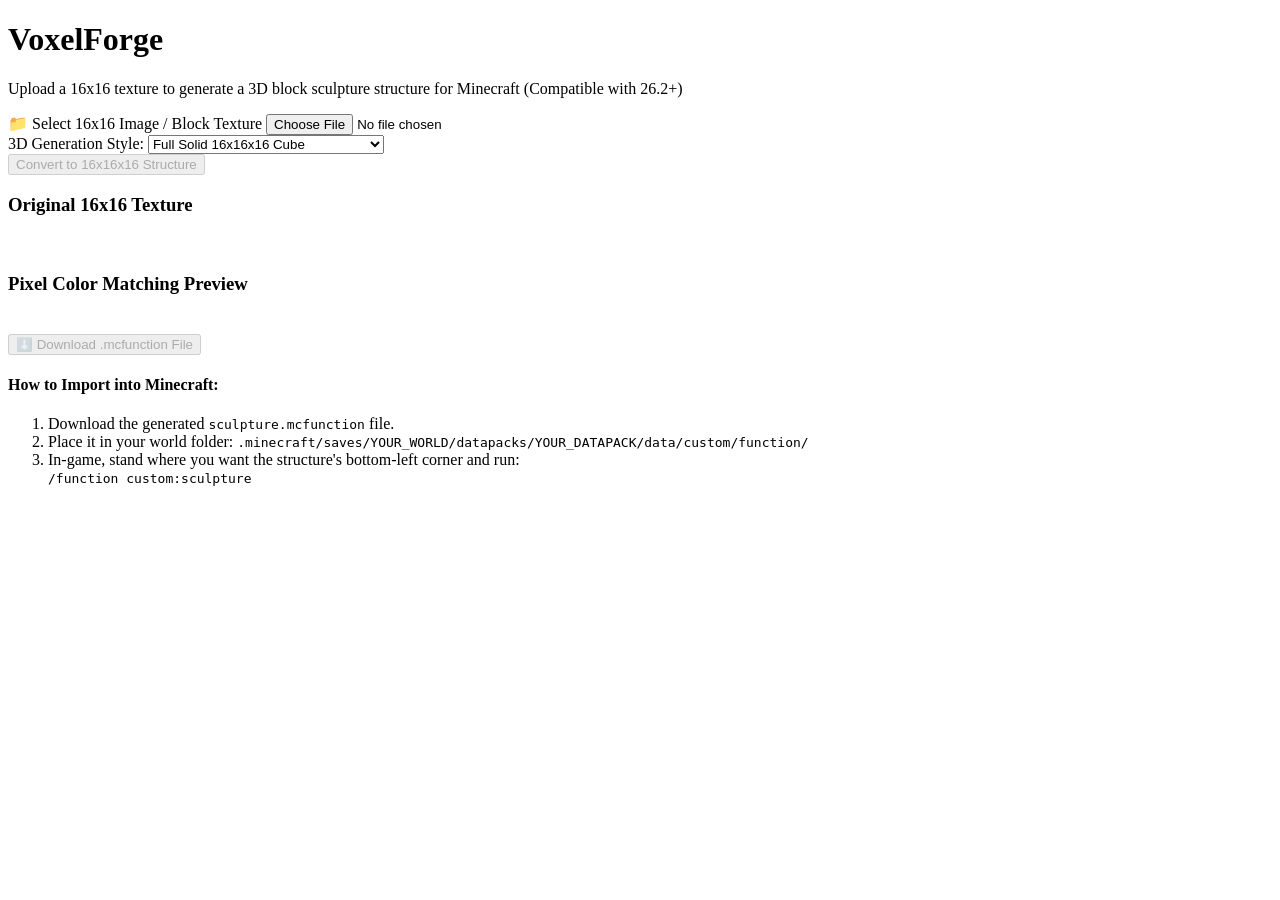
==== commit 6ad54ccb: "Create index.html" ====
--- a/index.html
+++ b/index.html
@@ -1,809 +1,65 @@
 <!DOCTYPE html>
-<html>
+<html lang="en">
+<head>
+  <meta charset="UTF-8" />
+  <meta name="viewport" content="width=device-width, initial-scale=1.0"/>
+  <title>VoxelForge - Minecraft Structure Generator</title>
+  <link rel="stylesheet" href="style.css" />
+</head>
+<body>
+  <div class="container">
+    <header>
+      <h1>VoxelForge</h1>
+      <p>Upload a 16x16 texture to generate a 3D block sculpture structure for Minecraft (Compatible with 26.2+)</p>
+    </header>
 
-<head>
+    <main>
+      <section class="controls">
+        <div class="upload-zone">
+          <label for="imageInput" class="custom-file-upload">
+            📁 Select 16x16 Image / Block Texture
+          </label>
+          <input type="file" id="imageInput" accept="image/*" />
+        </div>
 
-<title>VoxelForge</title>
+        <div class="options">
+          <label for="depthMode">3D Generation Style:</label>
+          <select id="depthMode">
+            <option value="solid">Full Solid 16x16x16 Cube</option>
+            <option value="hollow">Hollow Shell (Performance Friendly)</option>
+            <option value="flat">Flat 16x16 Wall (1 Block Deep)</option>
+          </select>
+        </div>
 
-<style>
+        <button id="convertBtn" disabled>Convert to 16x16x16 Structure</button>
+      </section>
 
-* {
-box-sizing:border-box;
-}
+      <section class="preview-section">
+        <div class="card">
+          <h3>Original 16x16 Texture</h3>
+          <canvas id="inputCanvas" width="16" height="16"></canvas>
+        </div>
 
+        <div class="card">
+          <h3>Pixel Color Matching Preview</h3>
+          <canvas id="outputCanvas" width="16" height="16"></canvas>
+        </div>
+      </section>
 
-body {
+      <section class="export-section">
+        <button id="downloadBtn" class="download-btn" disabled>⬇️ Download .mcfunction File</button>
+        <div class="instructions">
+          <h4>How to Import into Minecraft:</h4>
+          <ol>
+            <li>Download the generated <code>sculpture.mcfunction</code> file.</li>
+            <li>Place it in your world folder: <code>.minecraft/saves/YOUR_WORLD/datapacks/YOUR_DATAPACK/data/custom/function/</code></li>
+            <li>In-game, stand where you want the structure's bottom-left corner and run: <br/><code>/function custom:sculpture</code></li>
+          </ol>
+        </div>
+      </section>
+    </main>
+  </div>
 
-margin:0;
-
-background:#080b12;
-
-color:white;
-
-font-family:Arial, Helvetica, sans-serif;
-
-}
-
-
-/* Navigation */
-
-nav {
-
-height:70px;
-
-display:flex;
-
-justify-content:space-between;
-
-align-items:center;
-
-padding:0 60px;
-
-border-bottom:1px solid #162235;
-
-}
-
-
-.logo {
-
-font-size:32px;
-
-font-weight:900;
-
-letter-spacing:4px;
-
-background:linear-gradient(
-90deg,
-white,
-#1683ff
-);
-
--webkit-background-clip:text;
-
-color:transparent;
-
-text-shadow:
-0 0 20px rgba(22,131,255,.5);
-
-}
-
-
-
-.nav-buttons button {
-
-background:none;
-
-border:none;
-
-color:#aab3c2;
-
-margin-left:25px;
-
-font-size:15px;
-
-cursor:pointer;
-
-}
-
-
-
-.nav-buttons button:hover {
-
-color:white;
-
-}
-
-
-
-/* Hero */
-
-.hero {
-
-text-align:center;
-
-padding:100px 20px 60px;
-
-}
-
-
-.hero h1 {
-
-font-size:56px;
-
-margin:0;
-
-background:linear-gradient(
-90deg,
-white,
-#1683ff
-);
-
--webkit-background-clip:text;
-
-color:transparent;
-
-}
-
-
-
-.hero h2 {
-
-font-size:30px;
-
-margin-top:10px;
-
-}
-
-
-
-.hero p {
-
-color:#9aa4b5;
-
-font-size:19px;
-
-max-width:700px;
-
-margin:20px auto;
-
-line-height:1.6;
-
-}
-
-
-
-/* Buttons */
-
-.main-button {
-
-margin:15px;
-
-padding:15px 40px;
-
-border-radius:14px;
-
-border:1px solid #1683ff;
-
-background:#080b12;
-
-color:white;
-
-font-size:17px;
-
-cursor:pointer;
-
-transition:.25s;
-
-}
-
-
-
-.main-button:hover {
-
-background:#1683ff;
-
-box-shadow:
-0 0 25px #1683ff;
-
-transform:translateY(-3px);
-
-}
-
-
-
-/* Cards */
-
-.container {
-
-display:flex;
-
-justify-content:center;
-
-gap:30px;
-
-flex-wrap:wrap;
-
-padding:20px;
-
-}
-
-
-
-.card {
-
-width:300px;
-
-padding:35px;
-
-background:#101621;
-
-border-radius:18px;
-
-border:1px solid #1683ff;
-
-box-shadow:
-0 0 15px rgba(22,131,255,.35);
-
-text-align:center;
-
-transition:.25s;
-
-}
-
-
-
-.card:hover {
-
-transform:translateY(-5px);
-
-box-shadow:
-0 0 30px rgba(22,131,255,.7);
-
-}
-
-
-
-.card h2 {
-
-font-size:25px;
-
-}
-
-
-
-.card p {
-
-color:#aab3c2;
-
-line-height:1.6;
-
-}
-
-
-/* Workflow */
-
-.workflow {
-
-text-align:center;
-
-padding:80px 20px;
-
-}
-
-
-.workflow h2 {
-
-font-size:35px;
-
-}
-
-
-.steps {
-
-display:flex;
-
-justify-content:center;
-
-gap:25px;
-
-flex-wrap:wrap;
-
-margin-top:40px;
-
-}
-
-
-.step {
-
-width:220px;
-
-background:#101621;
-
-border:1px solid #1683ff;
-
-border-radius:15px;
-
-padding:25px;
-
-box-shadow:
-0 0 12px rgba(22,131,255,.3);
-
-}
-
-
-.number {
-
-font-size:35px;
-
-font-weight:bold;
-
-color:#1683ff;
-
-}
-
-
-.step p {
-
-color:#aab3c2;
-
-}
-/* Features */
-
-.features {
-
-text-align:center;
-
-padding:40px 20px 80px;
-
-}
-
-
-.features h2 {
-
-font-size:35px;
-
-}
-
-
-
-.feature-grid {
-
-display:flex;
-
-justify-content:center;
-
-gap:30px;
-
-flex-wrap:wrap;
-
-margin-top:40px;
-
-}
-
-
-
-.feature {
-
-width:280px;
-
-background:#101621;
-
-border:1px solid #1683ff;
-
-border-radius:18px;
-
-padding:30px;
-
-box-shadow:
-0 0 15px rgba(22,131,255,.35);
-
-}
-
-
-
-.feature p {
-
-color:#aab3c2;
-
-line-height:1.6;
-
-}
-
-
-
-/* Footer */
-
-footer {
-
-margin-top:70px;
-
-padding:30px;
-
-text-align:center;
-
-color:#667085;
-
-border-top:1px solid #162235;
-
-}
-
-
-
-</style>
-
-</head>
-
-
-<body>
-
-
-
-<nav>
-
-
-<div class="logo">
-
-VOXELFORGE
-
-</div>
-
-
-
-<div class="nav-buttons">
-
-
-<a href="index.html">
-
-<button>
-Home
-</button>
-
-</a>
-
-
-
-<a href="generator.html">
-
-<button>
-Generator
-</button>
-
-</a>
-
-
-
-<a href="image.html">
-
-<button>
-Image
-</button>
-
-</a>
-
-
-
-<a href="about.html">
-
-<button>
-About
-</button>
-
-</a>
-
-
-</div>
-
-
-</nav>
-
-
-
-
-
-<section class="hero">
-
-
-<h1>
-VOXELFORGE
-</h1>
-
-
-
-<h2>
-Minecraft structures, reimagined.
-</h2>
-
-
-
-<p>
-Convert Minecraft blocks, mobs, entities and images into detailed voxel structures ready to build inside Minecraft.
-</p>
-
-
-
-<a href="generator.html">
-
-<button class="main-button">
-
-Open Generator
-
-</button>
-
-</a>
-
-
-
-<a href="image.html">
-
-<button class="main-button">
-
-Image Mode
-
-</button>
-
-</a>
-
-
-
-</section>
-
-
-
-
-
-
-<div class="container">
-
-
-
-<a href="generator.html" style="text-decoration:none;color:white;">
-
-
-<div class="card">
-
-
-<h2>
-🧱 Structure Generator
-</h2>
-
-
-<p>
-Choose Minecraft objects and transform them into custom voxel structures.
-</p>
-
-
-</div>
-
-
-</a>
-
-
-
-
-
-<a href="image.html" style="text-decoration:none;color:white;">
-
-
-<div class="card">
-
-
-<h2>
-🖼 Image Converter
-</h2>
-
-
-<p>
-Turn images, logos and artwork into Minecraft-style builds.
-</p>
-
-
-</div>
-
-
-</a>
-
-
-
-
-
-<div class="card">
-
-
-<h2>
-📘 Blueprint Mode
-</h2>
-
-
-<p>
-Generate step-by-step building guides showing exactly where blocks go.
-</p>
-
-
-</div>
-
-
-
-
-
-<div class="card">
-
-
-<h2>
-⚙️ Minecraft Ready
-</h2>
-
-
-<p>
-Designed for modern Minecraft versions with future compatibility.
-</p>
-
-
-</div>
-
-
-
-</div>
-
-
-
-
-
-
-<section class="workflow">
-
-
-<h2>
-How VoxelForge Works
-</h2>
-
-
-
-<div class="steps">
-
-
-
-<div class="step">
-
-<div class="number">
-1
-</div>
-
-<h3>
-Choose
-</h3>
-
-<p>
-Select a Minecraft object or upload an image.
-</p>
-
-</div>
-
-
-
-
-<div class="step">
-
-<div class="number">
-2
-</div>
-
-<h3>
-Convert
-</h3>
-
-<p>
-Textures and colours are converted into voxel data.
-</p>
-
-</div>
-
-
-
-
-<div class="step">
-
-<div class="number">
-3
-</div>
-
-<h3>
-Generate
-</h3>
-
-<p>
-The voxel engine creates your structure.
-</p>
-
-</div>
-
-
-
-
-<div class="step">
-
-<div class="number">
-4
-</div>
-
-<h3>
-Export
-</h3>
-
-<p>
-Export your build for Minecraft.
-</p>
-
-</div>
-
-
-
-</div>
-
-
-</section>
-
-
-
-
-
-
-<section class="features">
-
-
-<h2>
-VoxelForge Features
-</h2>
-
-
-
-<div class="feature-grid">
-
-
-
-<div class="feature">
-
-<h2>
-🎨 Texture Matching
-</h2>
-
-<p>
-Automatically match colours and Minecraft materials.
-</p>
-
-</div>
-
-
-
-<div class="feature">
-
-<h2>
-🧊 Voxel Engine
-</h2>
-
-<p>
-Generate detailed 3D Minecraft structures.
-</p>
-
-</div>
-
-
-
-<div class="feature">
-
-<h2>
-📦 NBT Export
-</h2>
-
-<p>
-Prepare structures for Minecraft-compatible files.
-</p>
-
-</div>
-
-
-
-</div>
-
-
-</section>
-
-
-
-
-
-<footer>
-
-VoxelForge<br>
-
-Minecraft Structure Generator<br><br>
-
-Version 1.0
-
-</footer>
-
-
-
-
+  <script src="script.js"></script>
 </body>
-
 </html>
